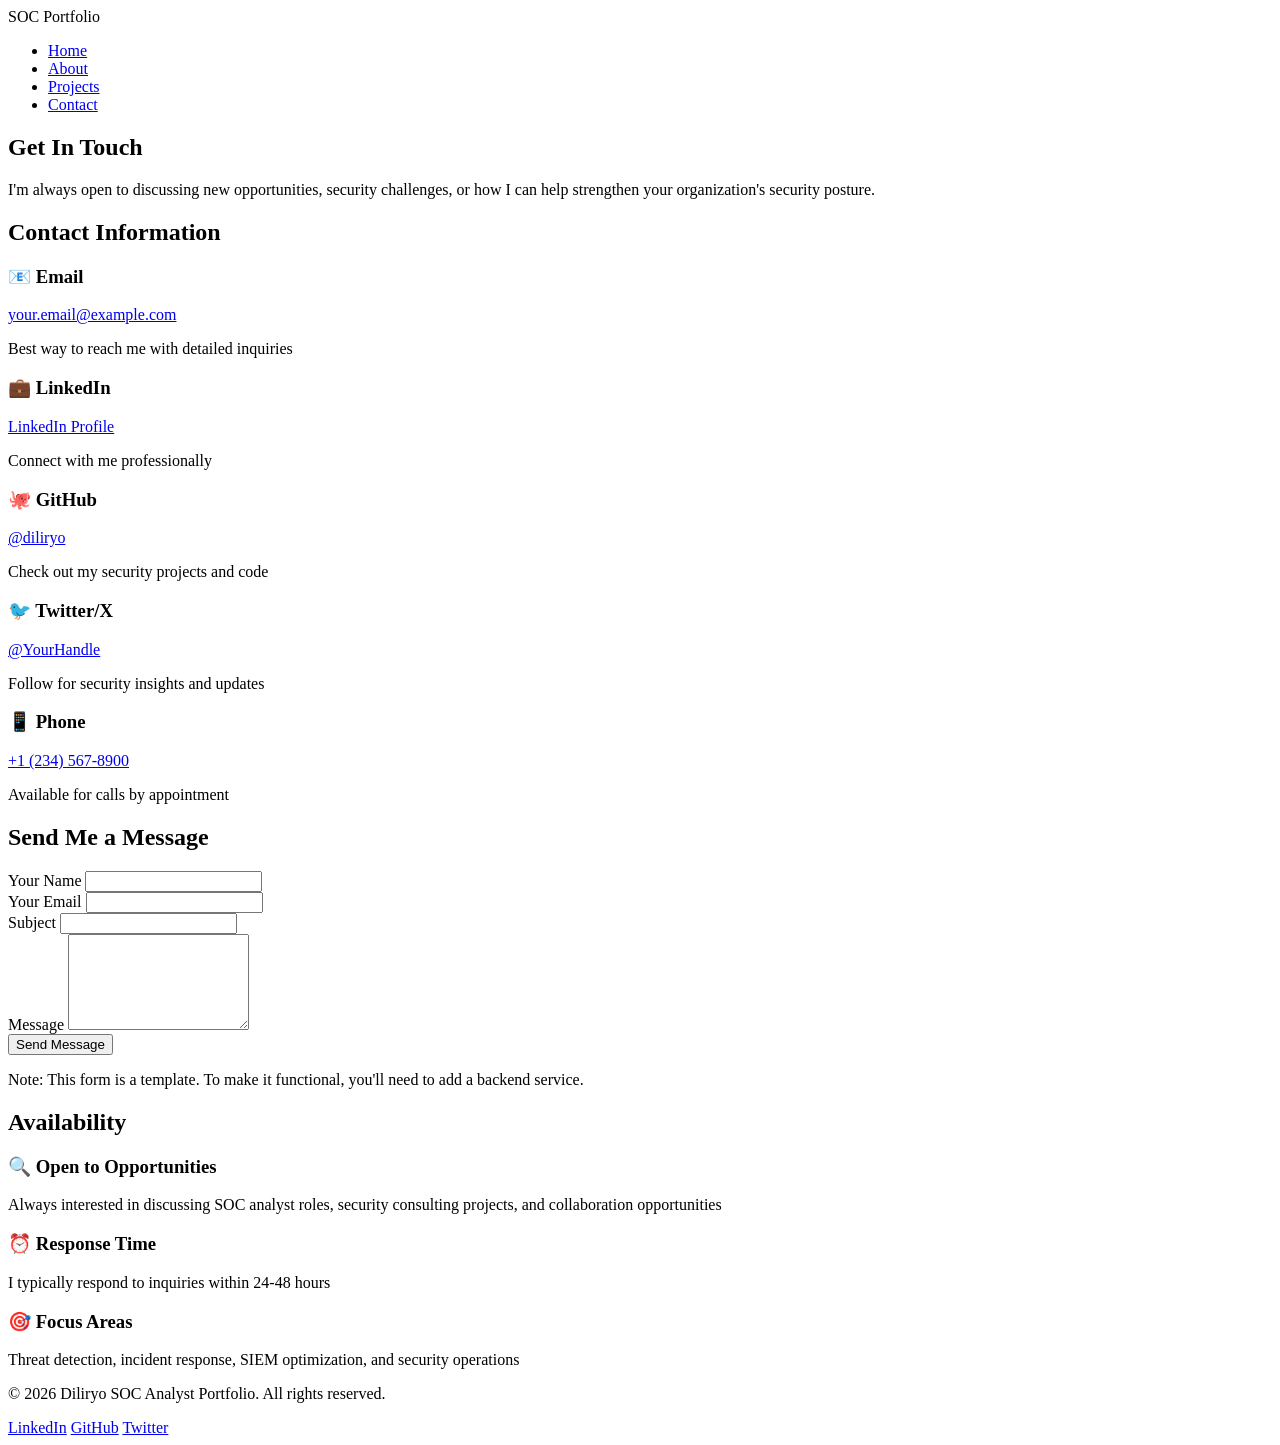
==== contact.html @ 31c92732 "Create contact page with contact information and form" ====
<!DOCTYPE html>
<html lang="en">
<head>
    <meta charset="UTF-8">
    <meta name="viewport" content="width=device-width, initial-scale=1.0">
    <title>Contact Me | SOC Analyst Portfolio</title>
    <link rel="stylesheet" href="styles.css">
</head>
<body>
    <!-- Navigation -->
    <nav class="navbar">
        <div class="container">
            <div class="logo">SOC Portfolio</div>
            <ul class="nav-links">
                <li><a href="index.html">Home</a></li>
                <li><a href="about.html">About</a></li>
                <li><a href="projects.html">Projects</a></li>
                <li><a href="contact.html" class="active">Contact</a></li>
            </ul>
        </div>
    </nav>

    <!-- Contact Section -->
    <section class="contact-section">
        <div class="container">
            <h1>Get In Touch</h1>
            <p class="section-intro">I'm always open to discussing new opportunities, security challenges, or how I can help strengthen your organization's security posture.</p>

            <div class="contact-content">
                <div class="contact-info">
                    <h2>Contact Information</h2>
                    
                    <div class="contact-method">
                        <h3>📧 Email</h3>
                        <p><a href="mailto:your.email@example.com">your.email@example.com</a></p>
                        <p class="note">Best way to reach me with detailed inquiries</p>
                    </div>

                    <div class="contact-method">
                        <h3>💼 LinkedIn</h3>
                        <p><a href="https://linkedin.com/in/yourprofile" target="_blank">LinkedIn Profile</a></p>
                        <p class="note">Connect with me professionally</p>
                    </div>

                    <div class="contact-method">
                        <h3>🐙 GitHub</h3>
                        <p><a href="https://github.com/diliryo" target="_blank">@diliryo</a></p>
                        <p class="note">Check out my security projects and code</p>
                    </div>

                    <div class="contact-method">
                        <h3>🐦 Twitter/X</h3>
                        <p><a href="https://twitter.com/yourhandle" target="_blank">@YourHandle</a></p>
                        <p class="note">Follow for security insights and updates</p>
                    </div>

                    <div class="contact-method">
                        <h3>📱 Phone</h3>
                        <p><a href="tel:+1234567890">+1 (234) 567-8900</a></p>
                        <p class="note">Available for calls by appointment</p>
                    </div>
                </div>

                <div class="contact-form-container">
                    <h2>Send Me a Message</h2>
                    <form class="contact-form" id="contactForm">
                        <div class="form-group">
                            <label for="name">Your Name</label>
                            <input type="text" id="name" name="name" required>
                        </div>

                        <div class="form-group">
                            <label for="email">Your Email</label>
                            <input type="email" id="email" name="email" required>
                        </div>

                        <div class="form-group">
                            <label for="subject">Subject</label>
                            <input type="text" id="subject" name="subject" required>
                        </div>

                        <div class="form-group">
                            <label for="message">Message</label>
                            <textarea id="message" name="message" rows="6" required></textarea>
                        </div>

                        <button type="submit" class="btn btn-primary">Send Message</button>
                    </form>
                    <p class="form-note">Note: This form is a template. To make it functional, you'll need to add a backend service.</p>
                </div>
            </div>

            <div class="availability-section">
                <h2>Availability</h2>
                <div class="availability-info">
                    <div class="availability-item">
                        <h3>🔍 Open to Opportunities</h3>
                        <p>Always interested in discussing SOC analyst roles, security consulting projects, and collaboration opportunities</p>
                    </div>
                    <div class="availability-item">
                        <h3>⏰ Response Time</h3>
                        <p>I typically respond to inquiries within 24-48 hours</p>
                    </div>
                    <div class="availability-item">
                        <h3>🎯 Focus Areas</h3>
                        <p>Threat detection, incident response, SIEM optimization, and security operations</p>
                    </div>
                </div>
            </div>
        </div>
    </section>

    <!-- Footer -->
    <footer class="footer">
        <div class="container">
            <p>&copy; 2026 Diliryo SOC Analyst Portfolio. All rights reserved.</p>
            <div class="social-links">
                <a href="#linkedin">LinkedIn</a>
                <a href="#github">GitHub</a>
                <a href="#twitter">Twitter</a>
            </div>
        </div>
    </footer>

    <script src="script.js"></script>
</body>
</html>
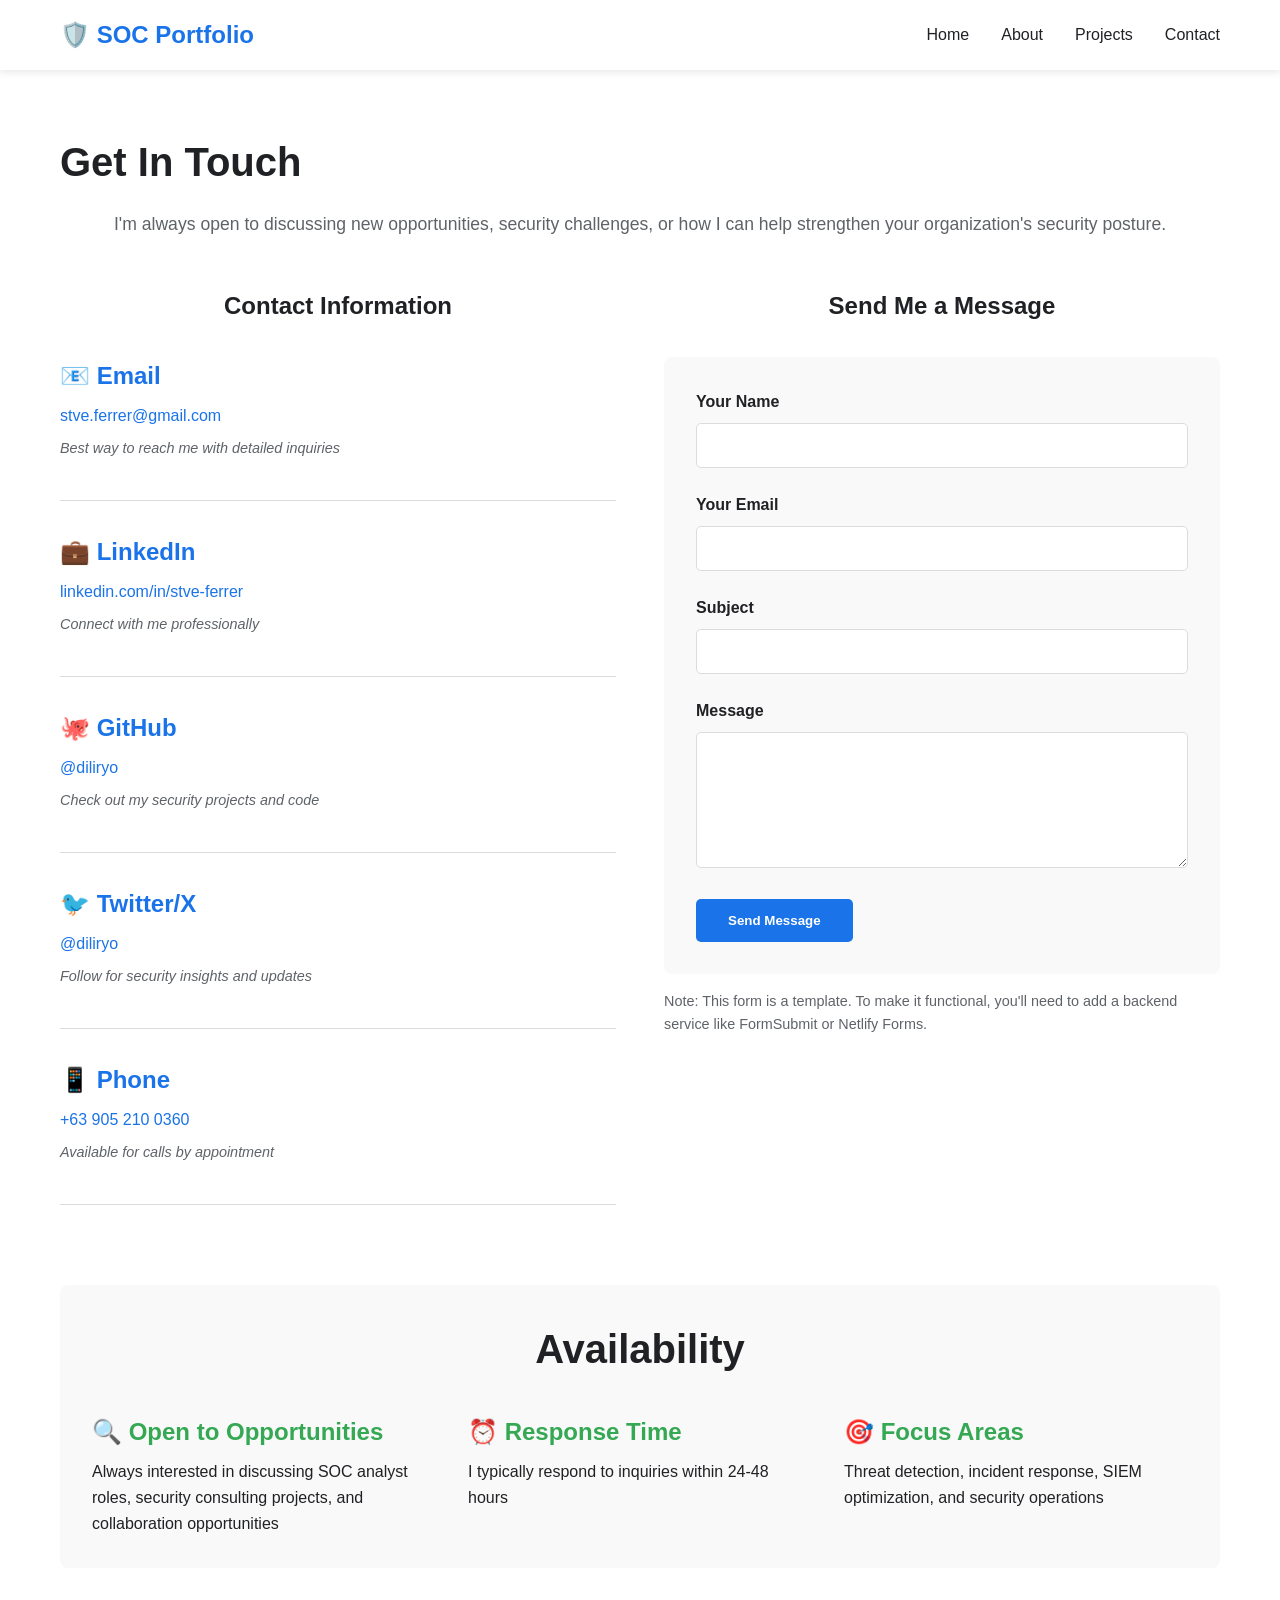
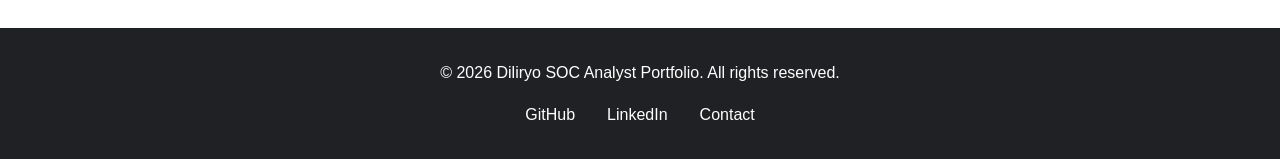
==== commit 817891f8: "Update contact.html" ====
--- a/contact.html
+++ b/contact.html
@@ -10,7 +10,7 @@
     <!-- Navigation -->
     <nav class="navbar">
         <div class="container">
-            <div class="logo">SOC Portfolio</div>
+            <div class="logo">🛡️ SOC Portfolio</div>
             <ul class="nav-links">
                 <li><a href="index.html">Home</a></li>
                 <li><a href="about.html">About</a></li>
@@ -32,13 +32,13 @@
                     
                     <div class="contact-method">
                         <h3>📧 Email</h3>
-                        <p><a href="mailto:your.email@example.com">your.email@example.com</a></p>
+                        <p><a href="mailto:stve.ferrer@gmail.com">stve.ferrer@gmail.com</a></p>
                         <p class="note">Best way to reach me with detailed inquiries</p>
                     </div>
 
                     <div class="contact-method">
                         <h3>💼 LinkedIn</h3>
-                        <p><a href="https://linkedin.com/in/yourprofile" target="_blank">LinkedIn Profile</a></p>
+                        <p><a href="https://linkedin.com/in/stve-ferrer" target="_blank">linkedin.com/in/stve-ferrer</a></p>
                         <p class="note">Connect with me professionally</p>
                     </div>
 
@@ -50,13 +50,13 @@
 
                     <div class="contact-method">
                         <h3>🐦 Twitter/X</h3>
-                        <p><a href="https://twitter.com/yourhandle" target="_blank">@YourHandle</a></p>
+                        <p><a href="https://twitter.com/diliryo" target="_blank">@diliryo</a></p>
                         <p class="note">Follow for security insights and updates</p>
                     </div>
 
                     <div class="contact-method">
                         <h3>📱 Phone</h3>
-                        <p><a href="tel:+1234567890">+1 (234) 567-8900</a></p>
+                        <p><a href="tel:+2349052100360">+63 905 210 0360</a></p>
                         <p class="note">Available for calls by appointment</p>
                     </div>
                 </div>
@@ -86,7 +86,7 @@
 
                         <button type="submit" class="btn btn-primary">Send Message</button>
                     </form>
-                    <p class="form-note">Note: This form is a template. To make it functional, you'll need to add a backend service.</p>
+                    <p class="form-note">Note: This form is a template. To make it functional, you'll need to add a backend service like FormSubmit or Netlify Forms.</p>
                 </div>
             </div>
 
@@ -113,15 +113,15 @@
     <!-- Footer -->
     <footer class="footer">
         <div class="container">
-            <p>&copy; 2026 Diliryo SOC Analyst Portfolio. All rights reserved.</p>
+            <p>&copy; 2026 Steve Ferrer - SOC Analyst Portfolio. All rights reserved.</p>
             <div class="social-links">
-                <a href="#linkedin">LinkedIn</a>
-                <a href="#github">GitHub</a>
-                <a href="#twitter">Twitter</a>
+                <a href="https://github.com/diliryo" target="_blank">GitHub</a>
+                <a href="https://linkedin.com/in/stve-ferrer" target="_blank">LinkedIn</a>
+                <a href="contact.html">Contact</a>
             </div>
         </div>
     </footer>
 
     <script src="script.js"></script>
 </body>
-</html>+</html>
--- a/styles.css
+++ b/styles.css
@@ -0,0 +1,597 @@
+/* General Styles */
+* {
+    margin: 0;
+    padding: 0;
+    box-sizing: border-box;
+}
+
+:root {
+    --primary-color: #1a73e8;
+    --secondary-color: #34a853;
+    --accent-color: #fbbc04;
+    --dark-bg: #1f1f1f;
+    --light-bg: #ffffff;
+    --text-dark: #202124;
+    --text-light: #5f6368;
+    --border-color: #dadce0;
+}
+
+body {
+    font-family: -apple-system, BlinkMacSystemFont, 'Segoe UI', Roboto, 'Helvetica Neue', Arial, sans-serif;
+    line-height: 1.6;
+    color: var(--text-dark);
+    background-color: var(--light-bg);
+}
+
+html {
+    scroll-behavior: smooth;
+}
+
+.container {
+    max-width: 1200px;
+    margin: 0 auto;
+    padding: 0 20px;
+}
+
+/* Navigation Bar */
+.navbar {
+    background: var(--light-bg);
+    box-shadow: 0 2px 8px rgba(0,0,0,0.1);
+    position: sticky;
+    top: 0;
+    z-index: 100;
+}
+
+.navbar .container {
+    display: flex;
+    justify-content: space-between;
+    align-items: center;
+    padding: 1rem 20px;
+}
+
+.logo {
+    font-size: 1.5rem;
+    font-weight: 700;
+    color: var(--primary-color);
+}
+
+.nav-links {
+    display: flex;
+    list-style: none;
+    gap: 2rem;
+}
+
+.nav-links a {
+    text-decoration: none;
+    color: var(--text-dark);
+    font-weight: 500;
+    transition: color 0.3s ease;
+    position: relative;
+}
+
+.nav-links a:hover,
+.nav-links a.active {
+    color: var(--primary-color);
+}
+
+.nav-links a.active::after {
+    content: '';
+    position: absolute;
+    bottom: -5px;
+    left: 0;
+    width: 100%;
+    height: 3px;
+    background: var(--primary-color);
+    border-radius: 2px;
+}
+
+/* Hero Section */
+.hero {
+    background: linear-gradient(135deg, #667eea 0%, #764ba2 100%);
+    color: white;
+    padding: 100px 20px;
+    text-align: center;
+    margin-bottom: 60px;
+}
+
+.hero-content h1 {
+    font-size: 3.5rem;
+    margin-bottom: 1rem;
+    font-weight: 700;
+}
+
+.tagline {
+    font-size: 1.5rem;
+    margin-bottom: 1rem;
+    font-weight: 500;
+}
+
+.subtitle {
+    font-size: 1.1rem;
+    opacity: 0.95;
+    margin-bottom: 2rem;
+    max-width: 600px;
+    margin-left: auto;
+    margin-right: auto;
+}
+
+.hero-buttons {
+    display: flex;
+    gap: 1rem;
+    justify-content: center;
+    flex-wrap: wrap;
+}
+
+/* Buttons */
+.btn {
+    padding: 12px 30px;
+    border-radius: 5px;
+    text-decoration: none;
+    font-weight: 600;
+    transition: all 0.3s ease;
+    border: 2px solid transparent;
+    cursor: pointer;
+    display: inline-block;
+}
+
+.btn-primary {
+    background: var(--primary-color);
+    color: white;
+}
+
+.btn-primary:hover {
+    background: #1557b0;
+    transform: translateY(-2px);
+    box-shadow: 0 4px 12px rgba(26, 115, 232, 0.3);
+}
+
+.btn-secondary {
+    background: transparent;
+    color: white;
+    border: 2px solid white;
+}
+
+.btn-secondary:hover {
+    background: white;
+    color: var(--primary-color);
+}
+
+/* Sections */
+section {
+    padding: 60px 20px;
+}
+
+section h2 {
+    font-size: 2.5rem;
+    margin-bottom: 2rem;
+    text-align: center;
+    color: var(--text-dark);
+}
+
+section h3 {
+    font-size: 1.5rem;
+    margin-bottom: 1rem;
+    color: var(--text-dark);
+}
+
+/* Skills Section */
+.skills-preview,
+.featured-projects {
+    background: #f9f9f9;
+}
+
+.skills-grid,
+.projects-grid {
+    display: grid;
+    grid-template-columns: repeat(auto-fit, minmax(250px, 1fr));
+    gap: 2rem;
+    margin-bottom: 2rem;
+}
+
+.skill-card,
+.project-card {
+    background: white;
+    padding: 2rem;
+    border-radius: 8px;
+    box-shadow: 0 2px 8px rgba(0,0,0,0.1);
+    transition: all 0.3s ease;
+}
+
+.skill-card:hover,
+.project-card:hover {
+    transform: translateY(-5px);
+    box-shadow: 0 8px 16px rgba(0,0,0,0.15);
+}
+
+.skill-card h3 {
+    color: var(--primary-color);
+    margin-bottom: 0.5rem;
+}
+
+.project-card a {
+    color: var(--primary-color);
+    text-decoration: none;
+    font-weight: 600;
+    display: inline-block;
+    margin-top: 1rem;
+    transition: color 0.3s ease;
+}
+
+.project-card a:hover {
+    color: var(--secondary-color);
+}
+
+/* CTA Section */
+.cta {
+    background: linear-gradient(135deg, #667eea 0%, #764ba2 100%);
+    color: white;
+    text-align: center;
+}
+
+.cta h2 {
+    color: white;
+    margin-bottom: 1rem;
+}
+
+.cta p {
+    font-size: 1.1rem;
+    margin-bottom: 2rem;
+    opacity: 0.95;
+}
+
+/* Footer */
+.footer {
+    background: var(--text-dark);
+    color: white;
+    text-align: center;
+    padding: 2rem;
+}
+
+.footer .container {
+    display: flex;
+    flex-direction: column;
+    gap: 1rem;
+}
+
+.social-links {
+    display: flex;
+    gap: 2rem;
+    justify-content: center;
+}
+
+.social-links a {
+    color: white;
+    text-decoration: none;
+    transition: color 0.3s ease;
+}
+
+.social-links a:hover {
+    color: var(--primary-color);
+}
+
+/* About Page */
+.about-section {
+    padding: 60px 20px;
+}
+
+.about-content {
+    margin-bottom: 3rem;
+}
+
+.about-text ul {
+    list-style: none;
+    padding-left: 0;
+}
+
+.about-text li {
+    padding: 0.5rem 0;
+    padding-left: 1.5rem;
+    position: relative;
+}
+
+.about-text li::before {
+    content: "✓";
+    position: absolute;
+    left: 0;
+    color: var(--secondary-color);
+    font-weight: bold;
+}
+
+.skills-categories {
+    display: grid;
+    grid-template-columns: repeat(auto-fit, minmax(250px, 1fr));
+    gap: 2rem;
+    margin-bottom: 3rem;
+}
+
+.skill-category {
+    background: #f9f9f9;
+    padding: 1.5rem;
+    border-radius: 8px;
+    border-left: 4px solid var(--primary-color);
+}
+
+.skill-category ul {
+    list-style: none;
+    padding-left: 0;
+}
+
+.skill-category li {
+    padding: 0.5rem 0;
+    color: var(--text-light);
+}
+
+.certifications-list {
+    display: grid;
+    grid-template-columns: repeat(auto-fit, minmax(200px, 1fr));
+    gap: 2rem;
+}
+
+.certification {
+    background: white;
+    border: 2px solid var(--primary-color);
+    border-radius: 8px;
+    padding: 2rem;
+    text-align: center;
+    transition: all 0.3s ease;
+}
+
+.certification:hover {
+    transform: translateY(-5px);
+    box-shadow: 0 8px 16px rgba(26, 115, 232, 0.2);
+}
+
+/* Projects Page */
+.projects-section {
+    padding: 60px 20px;
+}
+
+.section-intro {
+    text-align: center;
+    font-size: 1.1rem;
+    color: var(--text-light);
+    margin-bottom: 3rem;
+}
+
+.projects-detailed {
+    display: flex;
+    flex-direction: column;
+    gap: 2rem;
+}
+
+.project-detail {
+    background: white;
+    border: 1px solid var(--border-color);
+    border-radius: 8px;
+    padding: 2rem;
+    box-shadow: 0 2px 8px rgba(0,0,0,0.08);
+    transition: all 0.3s ease;
+}
+
+.project-detail:hover {
+    box-shadow: 0 8px 16px rgba(0,0,0,0.12);
+}
+
+.project-header {
+    display: flex;
+    justify-content: space-between;
+    align-items: center;
+    margin-bottom: 1rem;
+    border-bottom: 2px solid var(--border-color);
+    padding-bottom: 1rem;
+}
+
+.project-header h2 {
+    font-size: 1.8rem;
+    margin: 0;
+}
+
+.project-date {
+    background: var(--primary-color);
+    color: white;
+    padding: 0.5rem 1rem;
+    border-radius: 20px;
+    font-size: 0.9rem;
+    font-weight: 600;
+}
+
+.project-description {
+    font-size: 1.1rem;
+    color: var(--text-light);
+    margin-bottom: 1.5rem;
+    line-height: 1.8;
+}
+
+.project-details h4 {
+    color: var(--primary-color);
+    margin-top: 1.5rem;
+    margin-bottom: 0.5rem;
+}
+
+.project-details ul {
+    list-style: none;
+    padding-left: 1rem;
+    margin-bottom: 1.5rem;
+}
+
+.project-details li {
+    padding: 0.5rem 0;
+    padding-left: 1.5rem;
+    position: relative;
+    color: var(--text-light);
+}
+
+.project-details li::before {
+    content: "→";
+    position: absolute;
+    left: 0;
+    color: var(--secondary-color);
+    font-weight: bold;
+}
+
+.tech-tags {
+    display: flex;
+    flex-wrap: wrap;
+    gap: 0.5rem;
+}
+
+.tag {
+    background: #e8f0fe;
+    color: var(--primary-color);
+    padding: 0.4rem 0.8rem;
+    border-radius: 20px;
+    font-size: 0.9rem;
+    font-weight: 600;
+}
+
+/* Contact Page */
+.contact-section h1 {
+    font-size: 2.5rem;
+    margin-bottom: 1rem;
+}
+
+.contact-content {
+    display: grid;
+    grid-template-columns: 1fr 1fr;
+    gap: 3rem;
+    margin-bottom: 3rem;
+}
+
+.contact-info h2,
+.contact-form-container h2 {
+    font-size: 1.5rem;
+    margin-bottom: 2rem;
+    color: var(--text-dark);
+}
+
+.contact-method {
+    margin-bottom: 2rem;
+    padding-bottom: 2rem;
+    border-bottom: 1px solid var(--border-color);
+}
+
+.contact-method h3 {
+    color: var(--primary-color);
+    margin-bottom: 0.5rem;
+}
+
+.contact-method p {
+    margin: 0.5rem 0;
+}
+
+.contact-method a {
+    color: var(--primary-color);
+    text-decoration: none;
+}
+
+.contact-method a:hover {
+    text-decoration: underline;
+}
+
+.note {
+    font-size: 0.9rem;
+    color: var(--text-light);
+    font-style: italic;
+}
+
+/* Contact Form */
+.contact-form {
+    background: #f9f9f9;
+    padding: 2rem;
+    border-radius: 8px;
+}
+
+.form-group {
+    margin-bottom: 1.5rem;
+}
+
+.form-group label {
+    display: block;
+    margin-bottom: 0.5rem;
+    font-weight: 600;
+    color: var(--text-dark);
+}
+
+.form-group input,
+.form-group textarea {
+    width: 100%;
+    padding: 0.8rem;
+    border: 1px solid var(--border-color);
+    border-radius: 5px;
+    font-family: inherit;
+    font-size: 1rem;
+}
+
+.form-group input:focus,
+.form-group textarea:focus {
+    outline: none;
+    border-color: var(--primary-color);
+    box-shadow: 0 0 0 3px rgba(26, 115, 232, 0.1);
+}
+
+.form-note {
+    font-size: 0.9rem;
+    color: var(--text-light);
+    margin-top: 1rem;
+}
+
+.availability-section {
+    background: #f9f9f9;
+    padding: 2rem;
+    border-radius: 8px;
+}
+
+.availability-info {
+    display: grid;
+    grid-template-columns: repeat(auto-fit, minmax(250px, 1fr));
+    gap: 2rem;
+}
+
+.availability-item h3 {
+    color: var(--secondary-color);
+    margin-bottom: 0.5rem;
+}
+
+/* Responsive Design */
+@media (max-width: 768px) {
+    .hero-content h1 {
+        font-size: 2.5rem;
+    }
+
+    .tagline {
+        font-size: 1.2rem;
+    }
+
+    .nav-links {
+        gap: 1rem;
+        font-size: 0.9rem;
+    }
+
+    .contact-content {
+        grid-template-columns: 1fr;
+    }
+
+    .project-header {
+        flex-direction: column;
+        align-items: flex-start;
+        gap: 1rem;
+    }
+
+    section h2 {
+        font-size: 2rem;
+    }
+
+    .skills-grid,
+    .projects-grid {
+        grid-template-columns: 1fr;
+    }
+
+    .hero-buttons {
+        flex-direction: column;
+    }
+
+    .btn {
+        width: 100%;
+        text-align: center;
+    }
+}
